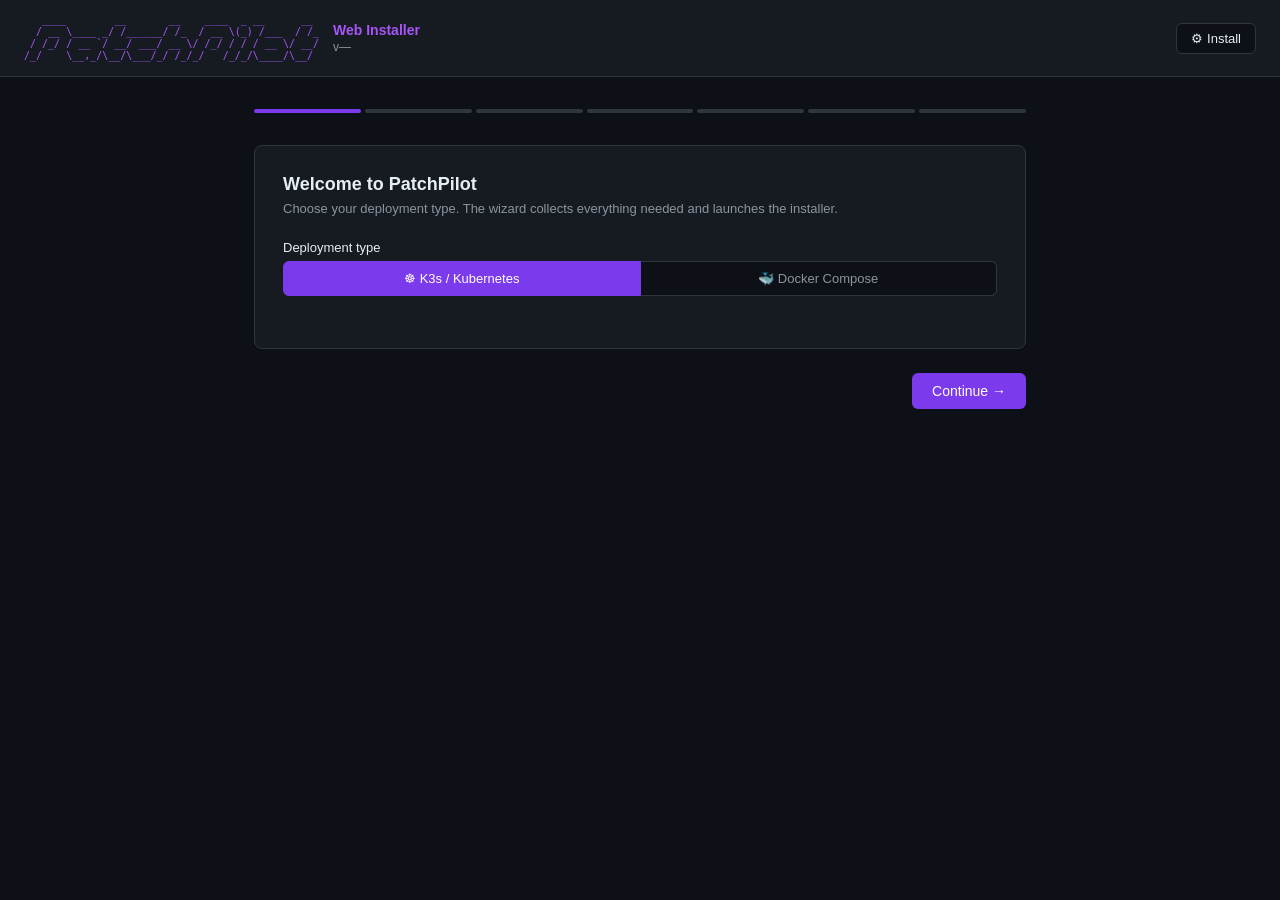
==== webinstall/static/index.html @ c414e7b5 "chore(security): ignore env backups; webinstall placeholder without token prefix Made-with: Cursor" ====
<!DOCTYPE html>
<html lang="en">
<head>
<meta charset="UTF-8">
<meta name="viewport" content="width=device-width, initial-scale=1.0">
<title>PatchPilot Installer</title>
<style>
  :root {
    --bg:#0d1117;--surface:#161b22;--border:#30363d;
    --text:#e6edf3;--muted:#8b949e;--accent:#7c3aed;--accent-light:#a855f7;
    --green:#3fb950;--red:#f85149;--yellow:#d29922;--blue:#58a6ff;--orange:#f0883e;
  }
  *{box-sizing:border-box;margin:0;padding:0}
  body{background:var(--bg);color:var(--text);font-family:-apple-system,BlinkMacSystemFont,'Segoe UI',sans-serif;min-height:100vh}
  .header{background:var(--surface);border-bottom:1px solid var(--border);padding:14px 24px;display:flex;align-items:center;justify-content:space-between;gap:12px}
  .header-left{display:flex;align-items:center;gap:14px}
  .header pre{color:var(--accent-light);font-size:10px;line-height:1.2;font-family:monospace}
  .header-title{color:var(--accent-light);font-weight:600;font-size:14px}
  .header-sub{color:var(--muted);font-size:12px;margin-top:2px}
  .nav{display:flex;gap:4px}
  .nav-btn{background:none;border:1px solid transparent;border-radius:6px;padding:7px 14px;color:var(--muted);font-size:13px;cursor:pointer;transition:all .2s}
  .nav-btn:hover{border-color:var(--border);color:var(--text)}
  .nav-btn.active{border-color:var(--border);color:var(--text);background:var(--bg)}
  .nav-btn.danger{color:var(--red)}
  .nav-btn.danger:hover{border-color:var(--red);background:rgba(248,81,73,.08)}
  .container{max-width:820px;margin:0 auto;padding:32px 24px}
  .steps{display:flex;gap:4px;margin-bottom:32px}
  .step-dot{flex:1;height:4px;border-radius:2px;background:var(--border);transition:background .3s}
  .step-dot.done{background:var(--green)}
  .step-dot.active{background:var(--accent)}
  .card{background:var(--surface);border:1px solid var(--border);border-radius:8px;padding:28px;margin-bottom:20px}
  .card h2{font-size:18px;font-weight:600;margin-bottom:6px}
  .card .subtitle{color:var(--muted);font-size:13px;margin-bottom:24px}
  .field{margin-bottom:18px}
  .field label{display:block;font-size:13px;font-weight:500;margin-bottom:6px}
  .field .hint{font-size:12px;color:var(--muted);margin-bottom:6px}
  .field input,.field select{width:100%;background:var(--bg);border:1px solid var(--border);border-radius:6px;padding:9px 12px;color:var(--text);font-size:14px;transition:border-color .2s;outline:none}
  .field input:focus,.field select:focus{border-color:var(--accent)}
  .field input.error{border-color:var(--red)}
  .field .errmsg{font-size:12px;color:var(--red);margin-top:4px;display:none}
  .field input.error + .errmsg{display:block}
  .row{display:grid;grid-template-columns:1fr 1fr;gap:16px}
  .toggle-group{display:flex}
  .toggle-group label{flex:1;text-align:center;padding:9px 12px;border:1px solid var(--border);cursor:pointer;font-size:13px;background:var(--bg);color:var(--muted);transition:all .2s}
  .toggle-group label:first-of-type{border-radius:6px 0 0 6px}
  .toggle-group label:last-of-type{border-radius:0 6px 6px 0;border-left:none}
  .toggle-group input[type=radio]{display:none}
  .toggle-group input[type=radio]:checked+label{background:var(--accent);color:#fff;border-color:var(--accent)}
  .btn{display:inline-flex;align-items:center;gap:8px;padding:10px 20px;border-radius:6px;font-size:14px;font-weight:500;cursor:pointer;border:none;transition:opacity .2s}
  .btn-primary{background:var(--accent);color:#fff}
  .btn-primary:hover{opacity:.85}
  .btn-secondary{background:var(--surface);color:var(--text);border:1px solid var(--border)}
  .btn-secondary:hover{border-color:var(--muted)}
  .btn-danger{background:var(--red);color:#fff}
  .btn-danger:hover{opacity:.85}
  .btn-green{background:var(--green);color:#000;font-weight:600}
  .btn-green:hover{opacity:.85}
  .btn:disabled{opacity:.4;cursor:not-allowed}
  .actions{display:flex;justify-content:space-between;align-items:center;margin-top:24px}
  .badge{display:inline-flex;align-items:center;gap:4px;padding:2px 8px;border-radius:12px;font-size:11px;font-weight:500}
  .badge-green{background:rgba(63,185,80,.15);color:var(--green)}
  .badge-red{background:rgba(248,81,73,.15);color:var(--red)}
  .badge-yellow{background:rgba(210,153,34,.15);color:var(--yellow)}
  .badge-blue{background:rgba(88,166,255,.15);color:var(--blue)}
  .badge-orange{background:rgba(240,136,62,.15);color:var(--orange)}
  .cluster-status{display:flex;align-items:center;gap:8px;padding:12px 16px;border-radius:6px;border:1px solid var(--border);background:var(--bg);margin-bottom:20px;font-size:13px}
  .sc-table{width:100%;border-collapse:collapse;font-size:12px;margin-top:8px}
  .sc-table th{text-align:left;padding:6px 8px;color:var(--muted);border-bottom:1px solid var(--border)}
  .sc-table td{padding:6px 8px}
  .sc-table tr:hover td{background:rgba(255,255,255,.03)}
  #log-output{background:#010409;border:1px solid var(--border);border-radius:6px;padding:16px;font-family:'JetBrains Mono','Fira Code',monospace;font-size:12px;line-height:1.6;height:480px;overflow-y:auto;white-space:pre-wrap;word-break:break-all}
  .log-line{display:block}
  .log-line.ok{color:var(--green)}
  .log-line.err{color:var(--red)}
  .log-line.warn{color:var(--yellow)}
  .log-line.step{color:var(--accent-light);font-weight:bold}
  .log-line.info{color:var(--blue)}
  /* Pause card */
  .pause-card{border-color:var(--orange)!important;display:none}
  .pause-card.visible{display:block}
  .pause-card h3{color:var(--orange);font-size:16px;margin-bottom:8px}
  .cmd-block{background:var(--bg);border:1px solid var(--border);border-radius:6px;padding:12px 16px;font-family:monospace;font-size:13px;color:var(--blue);margin:12px 0;display:flex;align-items:center;justify-content:space-between;gap:12px}
  .cmd-block span{word-break:break-all}
  .copy-btn{background:var(--surface);border:1px solid var(--border);border-radius:4px;padding:4px 10px;color:var(--muted);font-size:12px;cursor:pointer;white-space:nowrap;transition:all .2s}
  .copy-btn:hover{border-color:var(--accent);color:var(--text)}
  /* Success/fail banners */
  .success-banner{text-align:center;padding:40px 24px}
  .success-banner .icon{font-size:56px;margin-bottom:16px}
  .success-banner h2{font-size:24px;margin-bottom:8px;color:var(--green)}
  .success-banner p{color:var(--muted);margin-bottom:20px}
  .url-chip{display:inline-block;background:var(--bg);border:1px solid var(--border);border-radius:6px;padding:8px 16px;font-family:monospace;font-size:14px;color:var(--blue)}
  .nfs-fields{display:none}
  .nfs-fields.visible{display:block}
  .hidden{display:none!important}
  .spinner{width:16px;height:16px;border:2px solid rgba(255,255,255,.2);border-top-color:#fff;border-radius:50%;animation:spin .6s linear infinite}
  @keyframes spin{to{transform:rotate(360deg)}}
  /* Uninstall page */
  .danger-zone{border:1px solid rgba(248,81,73,.4);border-radius:8px;padding:24px;background:rgba(248,81,73,.04);margin-bottom:20px}
  .danger-zone h3{color:var(--red);margin-bottom:8px}
  .danger-zone p{color:var(--muted);font-size:13px;line-height:1.6;margin-bottom:16px}
  /* Developer page */
  .dev-badge{display:inline-block;background:rgba(88,166,255,.15);color:var(--accent-light);border:1px solid rgba(88,166,255,.3);border-radius:4px;padding:2px 8px;font-size:11px;font-weight:600;letter-spacing:.05em;text-transform:uppercase;margin-left:8px;vertical-align:middle}
  .build-grid{display:grid;grid-template-columns:1fr 1fr;gap:12px}
  @media(max-width:600px){.build-grid{grid-template-columns:1fr}}
  .build-status{display:flex;align-items:center;gap:8px;padding:10px 14px;border-radius:6px;background:var(--bg);border:1px solid var(--border);font-size:13px;margin-top:16px}
  .build-status.idle   {color:var(--muted)}
  .build-status.running{color:var(--accent-light);border-color:rgba(88,166,255,.4)}
  .build-status.ok     {color:var(--green);border-color:rgba(63,185,80,.4);background:rgba(63,185,80,.05)}
  .build-status.fail   {color:var(--red);border-color:rgba(248,81,73,.4);background:rgba(248,81,73,.05)}
</style>
</head>
<body>

<div class="header">
  <div class="header-left">
    <pre>   ____        __       __    ____  _ __      __
  / __ \____ _/ /______/ /_  / __ \(_) /___  / /_
 / /_/ / __ `/ __/ ___/ __ \/ /_/ / / / __ \/ __/
/_/    \__,_/\__/\___/_/ /_/_/   /_/_/\____/\__/</pre>
    <div>
      <div class="header-title">Web Installer</div>
      <div class="header-sub" id="header-version">v—</div>
    </div>
  </div>
  <div class="nav">
    <button class="nav-btn active" id="nav-install" onclick="showView('install')">⚙ Install</button>
    <button class="nav-btn" id="nav-dev" onclick="showView('dev')" style="display:none">🔧 Developer</button>
  </div>
</div>

<!-- ═══════════════════════════════════════════════════════════════════════════
     INSTALL VIEW
════════════════════════════════════════════════════════════════════════════ -->
<div id="view-install">
<div class="container">
  <div class="steps" id="steps-bar"></div>

  <!-- Page 0: Mode -->
  <div id="page-0" class="page">
    <div class="card">
      <h2>Welcome to PatchPilot</h2>
      <p class="subtitle">Choose your deployment type. The wizard collects everything needed and launches the installer.</p>
      <div class="field">
        <label>Deployment type</label>
        <div class="toggle-group">
          <input type="radio" name="mode" id="mode-k3s" value="k3s" checked>
          <label for="mode-k3s">☸ K3s / Kubernetes</label>
          <input type="radio" name="mode" id="mode-docker" value="docker">
          <label for="mode-docker">🐳 Docker Compose</label>
        </div>
      </div>
      <div id="docker-note" class="hidden" style="color:var(--muted);font-size:13px;margin-top:12px;padding:12px;background:var(--bg);border-radius:6px;border:1px solid var(--border)">
        Docker Compose installs PatchPilot on this machine. No further configuration needed — images are built and services started automatically.
      </div>
    </div>
    <div class="actions"><span></span><button class="btn btn-primary" onclick="nextPage()">Continue →</button></div>
  </div>

  <!-- Page 1: Cluster -->
  <div id="page-1" class="page hidden">
    <div class="card">
      <h2>Kubernetes Cluster</h2>
      <p class="subtitle">Confirm your cluster is reachable and set the namespace.</p>
      <div id="cluster-status" class="cluster-status"><div class="spinner"></div><span>Checking cluster…</span></div>
      <div class="field">
        <label>Kubernetes namespace</label>
        <input type="text" id="namespace" value="patchpilot">
      </div>
    </div>
    <div class="actions">
      <button class="btn btn-secondary" onclick="prevPage()">← Back</button>
      <button class="btn btn-primary" onclick="nextPage()">Continue →</button>
    </div>
  </div>

  <!-- Page 2: Registry -->
  <div id="page-2" class="page hidden">
    <div class="card">
      <h2>Docker Hub</h2>
      <p class="subtitle" id="dh-subtitle">Your cluster pulls pre-built images from this public repository.</p>
      <div class="field"><label>Repository</label><input type="text" id="dh_repo" value="linit01/patchpilot"></div>
      <div id="dh-creds" class="hidden">
        <div class="row">
          <div class="field">
            <label>Username</label>
            <input type="text" id="dh_username" placeholder="your-dockerhub-user">
            <div class="errmsg">Required</div>
          </div>
          <div class="field">
            <label>Access Token</label>
            <input type="password" id="dh_token" placeholder="Docker Hub access token">
            <div class="errmsg">Required</div>
          </div>
        </div>
        <div style="font-size:12px;color:var(--muted)">Create tokens: hub.docker.com → Account Settings → Security → New Access Token</div>
      </div>
    </div>
    <div class="actions">
      <button class="btn btn-secondary" onclick="prevPage()">← Back</button>
      <button class="btn btn-primary" onclick="nextPage()">Continue →</button>
    </div>
  </div>

  <!-- Page 3: Network & TLS -->
  <div id="page-3" class="page hidden">
    <div class="card">
      <h2>Network & TLS</h2>
      <p class="subtitle">Hostnames and HTTPS. All hostnames go into the Ingress and TLS cert.</p>
      <div class="field">
        <label>Primary hostname</label>
        <input type="text" id="hostname" placeholder="patchpilot.yourdomain.com">
        <div class="errmsg">Required</div>
      </div>
      <div class="field">
        <label>Additional hostnames <span style="color:var(--muted);font-weight:400">(optional, space-separated)</span></label>
        <input type="text" id="additional_hostnames" placeholder="patchpilot.lan">
      </div>
      <div class="field">
        <label>HTTPS</label>
        <div class="toggle-group">
          <input type="radio" name="tls" id="tls-on" value="true" checked>
          <label for="tls-on">🔒 HTTPS (Let's Encrypt)</label>
          <input type="radio" name="tls" id="tls-off" value="false">
          <label for="tls-off">HTTP only</label>
        </div>
      </div>
      <div id="tls-fields">
        <div class="row">
          <div class="field">
            <label>Let's Encrypt email</label>
            <input type="email" id="le_email" placeholder="you@example.com">
            <div class="errmsg">Required for TLS</div>
          </div>
          <div class="field">
            <label>ACME challenge</label>
            <select id="challenge_type" onchange="updateChallengeFields()">
              <option value="dns01-cloudflare">DNS-01 via Cloudflare</option>
              <option value="http01">HTTP-01 (public domain)</option>
            </select>
          </div>
        </div>
        <div id="cloudflare-fields">
          <div class="field">
            <label>Cloudflare account email</label>
            <input type="email" id="cf_email" placeholder="you@example.com">
          </div>
          <div class="field">
            <label>Cloudflare API token secret name</label>
            <div class="hint">Pre-create: kubectl create secret generic cloudflare-api-token-secret --from-literal=api-token=TOKEN -n cert-manager</div>
            <input type="text" id="cf_api_token_secret" value="cloudflare-api-token-secret">
          </div>
        </div>
      </div>
    </div>
    <div class="actions">
      <button class="btn btn-secondary" onclick="prevPage()">← Back</button>
      <button class="btn btn-primary" onclick="nextPage()">Continue →</button>
    </div>
  </div>

  <!-- Page 4: Storage -->
  <div id="page-4" class="page hidden">
    <div class="card">
      <h2>Storage</h2>
      <p class="subtitle">PostgreSQL uses local storage. Choose where to store backups.</p>
      <div id="sc-list" style="margin-bottom:20px"></div>
      <div class="field">
        <label>PostgreSQL StorageClass</label>
        <div class="hint">Use a Retain class to protect data across reinstalls.</div>
        <input type="text" id="postgres_storage_class" value="local-data">
      </div>
      <div class="field">
        <label>PostgreSQL volume size</label>
        <input type="text" id="postgres_storage_size" value="5Gi">
      </div>
      <div class="field" style="margin-top:24px">
        <label>Backup storage</label>
        <div class="toggle-group">
          <input type="radio" name="backup_type" id="bt-local" value="local" checked onchange="toggleNfs()">
          <label for="bt-local">💾 Local disk</label>
          <input type="radio" name="backup_type" id="bt-nfs" value="nfs" onchange="toggleNfs()">
          <label for="bt-nfs">🗄 NFS share</label>
        </div>
      </div>
      <div class="nfs-fields" id="nfs-fields">
        <div class="field"><label>NFS StorageClass</label><input type="text" id="app_storage_class" value="nfs-backups"></div>
        <div class="row">
          <div class="field">
            <label>NFS server IP</label>
            <input type="text" id="nfs_server" placeholder="192.168.1.100">
            <div class="errmsg">Required</div>
          </div>
          <div class="field">
            <label>NFS export path</label>
            <input type="text" id="nfs_share" placeholder="/mnt/nas1/BACKUPS">
            <div class="errmsg">Required</div>
          </div>
        </div>
      </div>
      <div class="row" style="margin-top:12px">
        <div class="field"><label>Backups volume size</label><input type="text" id="backups_storage_size" value="10Gi"></div>
        <div class="field"><label>Ansible volume size</label><input type="text" id="ansible_storage_size" value="1Gi"></div>
      </div>
    </div>
    <div class="actions">
      <button class="btn btn-secondary" onclick="prevPage()">← Back</button>
      <button class="btn btn-primary" onclick="nextPage()">Continue →</button>
    </div>
  </div>

  <!-- Page 5: App settings -->
  <div id="page-5" class="page hidden">
    <div class="card">
      <h2>Application Settings</h2>
      <p class="subtitle">SSH defaults and backup policy. All can be changed in the UI later.</p>
      <div class="row">
        <div class="field"><label>Default SSH user</label><input type="text" id="default_ssh_user" value="root"></div>
        <div class="field"><label>Default SSH port</label><input type="number" id="default_ssh_port" value="22"></div>
      </div>
      <div class="row">
        <div class="field"><label>Auto-refresh interval (s)</label><input type="number" id="auto_refresh_interval" value="60"></div>
        <div class="field"><label>Backup retention count</label><input type="number" id="backup_retain_count" value="3"></div>
      </div>
      <div class="field"><label>Max backup size (MB)</label><input type="number" id="max_backup_size_mb" value="500"></div>
    </div>
    <div class="actions">
      <button class="btn btn-secondary" onclick="prevPage()">← Back</button>
      <button class="btn btn-primary" onclick="nextPage()">Continue →</button>
    </div>
  </div>

  <!-- Page 6: Review & Deploy -->
  <div id="page-6" class="page hidden">
    <div class="card">
      <h2>Review & Deploy</h2>
      <p class="subtitle">Everything look right? Hit Deploy to start.</p>
      <div id="summary" style="font-size:13px;line-height:1.8"></div>
    </div>
    <div class="actions" id="deploy-actions">
      <button class="btn btn-secondary" id="back-btn" onclick="prevPage()">← Back</button>
      <button class="btn btn-primary" id="deploy-btn" onclick="deploy()">🚀 Deploy</button>
    </div>
  </div>

  <!-- Install log (always below wizard) -->
  <div id="log-panel" class="hidden">

    <!-- ── Pause card — shown when cleanup is required ── -->
    <div class="card pause-card" id="pause-card">
      <h3>⚠ Node Cleanup Required</h3>
      <p style="color:var(--muted);font-size:13px;line-height:1.6;margin-bottom:12px">
        The installer paused because stale <code>/app-data/patchpilot-*</code> directories on the k3s node
        will break PostgreSQL initialization on a reinstall.<br><br>
        SSH into the node and run this command, then click <strong>Continue</strong>.
      </p>
      <div class="cmd-block">
        <span id="cleanup-cmd">ssh 10.0.1.x sudo rm -rf /app-data/patchpilot-*</span>
        <button class="copy-btn" onclick="copyCmd()">Copy</button>
      </div>
      <div style="margin-top:16px;display:flex;align-items:center;gap:12px">
        <button class="btn btn-green" id="continue-btn" onclick="resumeInstall()">✓ Done — Continue Install</button>
        <span id="resume-status" style="font-size:13px;color:var(--muted)"></span>
      </div>
    </div>

    <div class="card" style="padding:20px">
      <div style="display:flex;align-items:center;justify-content:space-between;margin-bottom:14px">
        <div style="font-weight:600;font-size:15px" id="log-title">Install Output</div>
        <div id="log-status" class="badge badge-yellow">Running…</div>
      </div>
      <div id="log-output"></div>
    </div>

    <div id="success-section" class="hidden">
      <div class="card success-banner">
        <div class="icon">🎉</div>
        <h2>PatchPilot Deployed!</h2>
        <p>Your instance is ready.</p>
        <a id="success-url" href="#" target="_blank" class="url-chip"></a>
      </div>
    </div>
    <div id="fail-section" class="hidden">
      <div class="card" style="border-color:var(--red)">
        <h2 style="color:var(--red)">Installation Failed</h2>
        <p style="color:var(--muted);margin-top:8px;font-size:13px">Scroll up in the log to find the error. Fix it and run the installer again.</p>
        <div style="margin-top:16px"><button class="btn btn-secondary" onclick="location.reload()">↺ Start Over</button></div>
      </div>
    </div>
  </div>

</div><!-- /container -->
</div><!-- /view-install -->

<!-- ═══════════════════════════════════════════════════════════════════════════
     UNINSTALL VIEW
════════════════════════════════════════════════════════════════════════════ -->
<div id="view-uninstall" class="hidden">
<div class="container">
  <div class="card">
    <h2 style="color:var(--red)">🗑 Uninstall PatchPilot</h2>
    <p class="subtitle">Remove PatchPilot from your Kubernetes cluster. This deletes the namespace and all resources within it.</p>
    <div id="uninstall-config-check" style="font-size:13px;color:var(--muted);margin-bottom:20px"></div>
  </div>

  <!-- Pre-uninstall state -->
  <div id="uninstall-form">
    <div class="danger-zone">
      <h3>This will permanently delete:</h3>
      <p>
        • The <code>patchpilot</code> namespace and all Kubernetes resources<br>
        • The PostgreSQL database and all patch history<br>
        • The ClusterIssuer for Let's Encrypt<br>
        • All PersistentVolumeClaims (PVC data may remain on disk — see post-uninstall note)
      </p>
      <p style="margin-top:8px;color:var(--yellow)">⚠ This cannot be undone. Make sure you have a backup if you need the data.</p>
    </div>

    <div class="card" style="border-color:rgba(248,81,73,.3)">
      <p style="font-size:13px;color:var(--muted);margin-bottom:16px">
        Uninstall reads the namespace from <code>k8s/install-config.yaml</code>. 
        If you've changed it manually, update the config first.
      </p>
      <button class="btn btn-danger" id="uninstall-btn" onclick="startUninstall()">🗑 Uninstall PatchPilot</button>
    </div>
  </div>

  <!-- Uninstall log panel -->
  <div id="uninstall-log-panel" class="hidden">
    <div class="card" style="padding:20px">
      <div style="display:flex;align-items:center;justify-content:space-between;margin-bottom:14px">
        <div style="font-weight:600;font-size:15px">Uninstall Output</div>
        <div id="uninstall-log-status" class="badge badge-yellow">Running…</div>
      </div>
      <div id="uninstall-log-output" style="background:#010409;border:1px solid var(--border);border-radius:6px;padding:16px;font-family:monospace;font-size:12px;line-height:1.6;height:360px;overflow-y:auto;white-space:pre-wrap;word-break:break-all"></div>
    </div>

    <div id="uninstall-success" class="hidden">
      <div class="card" style="border-color:var(--green)">
        <div class="success-banner" style="padding:24px">
          <div class="icon">✅</div>
          <h2>Uninstalled Successfully</h2>
          <p>PatchPilot has been removed from the cluster.</p>
          <div id="uninstall-cleanup-note" class="hidden" style="margin-top:16px;text-align:left">
            <p style="color:var(--yellow);font-size:13px;margin-bottom:8px">⚠ Leftover hostPath data may remain on the node. To clean it up:</p>
            <div class="cmd-block">
              <span id="uninstall-cleanup-cmd"></span>
              <button class="copy-btn" onclick="copyUninstallCmd()">Copy</button>
            </div>
          </div>
          <div style="margin-top:20px">
            <button class="btn btn-secondary" onclick="showView('install')">← Back to Installer</button>
          </div>
        </div>
      </div>
    </div>

    <div id="uninstall-fail" class="hidden">
      <div class="card" style="border-color:var(--red)">
        <h2 style="color:var(--red)">Uninstall Failed</h2>
        <p style="color:var(--muted);font-size:13px;margin-top:8px">Check the log above. You may need to run kubectl commands manually.</p>
      </div>
    </div>
  </div>

</div>
</div><!-- /view-uninstall -->

<!-- ═══════════════════════════════════════════════════════════════════════════
     DEVELOPER VIEW — shown only when server started with --developer
════════════════════════════════════════════════════════════════════════════ -->
<div id="view-dev" class="hidden">
<div class="container">
  <div class="card">
    <h2>Build &amp; Push Images <span class="dev-badge">Developer</span></h2>
    <p class="subtitle">Build Docker images from source and push to Docker Hub before running the install wizard. Changes here don't touch <code>install-config.yaml</code>.</p>

    <div class="build-grid">
      <div class="field">
        <label>Docker Hub repo</label>
        <input type="text" id="build-repo" value="linit01/patchpilot">
      </div>
      <div class="field">
        <label>Image tag</label>
        <input type="text" id="build-tag" value="">
      </div>
    </div>

    <div class="build-grid" style="margin-top:12px">
      <div class="field">
        <label>Target platform</label>
        <select id="build-platform">
          <option value="">Auto-detect from cluster</option>
          <option value="linux/amd64">linux/amd64</option>
          <option value="linux/arm64">linux/arm64</option>
          <option value="linux/amd64,linux/arm64">Multi-arch (amd64 + arm64)</option>
        </select>
      </div>
      <div class="field">
        <label>Options</label>
        <div style="display:flex;gap:16px;align-items:center;height:40px">
          <label style="display:flex;align-items:center;gap:6px;font-size:13px;cursor:pointer">
            <input type="checkbox" id="build-no-cache"> No cache
          </label>
          <label style="display:flex;align-items:center;gap:6px;font-size:13px;cursor:pointer">
            <input type="checkbox" id="build-push" checked> Push to Hub
          </label>
        </div>
      </div>
    </div>

    <div class="build-status idle" id="build-status">
      <span id="build-status-icon">⬤</span>&nbsp;<span id="build-status-text">Ready to build</span>
    </div>

    <div class="actions" style="margin-top:20px">
      <button class="btn" onclick="showView('install')">← Back to Install Wizard</button>
      <button class="btn btn-primary" id="build-btn" onclick="startBuild()">▶ Build &amp; Push</button>
    </div>
  </div>

  <!-- Build log -->
  <div id="build-log-panel" class="log-panel hidden" style="margin-top:16px">
    <div class="log-toolbar">
      <span class="log-title">Build Output</span>
      <span class="badge" id="build-log-status">Running…</span>
    </div>
    <pre class="log-output" id="build-log-output"></pre>
    <div class="actions" id="build-post-actions" style="display:none;margin-top:12px">
      <span></span>
      <button class="btn btn-primary" onclick="showView('install')">Continue to Install Wizard →</button>
    </div>
  </div>
</div>
</div><!-- /view-dev -->

<script>
// ── Server info (developer mode, version) ──────────────────────────────────────
let DEVELOPER_MODE = false;
let PP_VERSION = '';

async function loadServerInfo() {
  try {
    const r = await fetch('/api/info');
    const d = await r.json();
    PP_VERSION = d.version || '';
    DEVELOPER_MODE = d.developer || false;

    // Populate version into all UI elements
    if (PP_VERSION) {
      document.title = 'PatchPilot Installer — v' + PP_VERSION;
      const hv = $('header-version');
      if (hv) hv.textContent = 'v' + PP_VERSION;
      const bt = $('build-tag');
      if (bt && !bt.value) bt.value = PP_VERSION;
    }

    if (DEVELOPER_MODE) {
      $('nav-dev').style.display = '';
      $('dh-creds').classList.remove('hidden');
      $('dh-subtitle').textContent = 'Images are built here and pushed to Docker Hub. Your cluster pulls from there.';
    }
  } catch(e) { /* server info unavailable — non-fatal */ }
}

// ── View switching ─────────────────────────────────────────────────────────────
function showView(v) {
  document.getElementById('view-install').classList.toggle('hidden', v !== 'install');
  document.getElementById('view-uninstall').classList.toggle('hidden', v !== 'uninstall');
  document.getElementById('view-dev').classList.toggle('hidden', v !== 'dev');
  document.getElementById('nav-install').classList.toggle('active', v === 'install');
  document.getElementById('nav-dev').classList.toggle('active', v === 'dev');
  if (v === 'uninstall') checkUninstallConfig();
}

// ── State ──────────────────────────────────────────────────────────────────────
const PAGES_K3S    = [0,1,2,3,4,5,6];
const PAGES_DOCKER = [0,6];
let currentPage = 0;

const $ = id => document.getElementById(id);
const getMode = () => document.querySelector('input[name=mode]:checked').value;
const getTls  = () => document.querySelector('input[name=tls]:checked')?.value === 'true';
const getBt   = () => document.querySelector('input[name=backup_type]:checked').value;
const pageList = () => getMode() === 'k3s' ? PAGES_K3S : PAGES_DOCKER;

function renderSteps() {
  const pages = pageList();
  const bar = $('steps-bar');
  bar.innerHTML = '';
  pages.forEach((_, i) => {
    const d = document.createElement('div');
    d.className = 'step-dot' + (i < currentPage ? ' done' : i === currentPage ? ' active' : '');
    bar.appendChild(d);
  });
}

function showPage(idx) {
  document.querySelectorAll('.page').forEach(p => p.classList.add('hidden'));
  const pages = pageList();
  $('page-' + pages[idx]).classList.remove('hidden');
  currentPage = idx;
  renderSteps();
  $('docker-note').classList.toggle('hidden', getMode() !== 'docker');
  if (pages[idx] === 1) checkCluster();
  if (pages[idx] === 4) loadStorageClasses();
  if (pages[idx] === 6) buildSummary();
}

function nextPage() {
  if (!validateCurrent()) return;
  const pages = pageList();
  if (currentPage < pages.length - 1) showPage(currentPage + 1);
}
function prevPage() {
  if (currentPage > 0) showPage(currentPage - 1);
}

// ── Validation ─────────────────────────────────────────────────────────────────
function required(id) {
  const el = $(id);
  if (!el || el.closest('.nfs-fields:not(.visible)')) return true;
  const ok = el.value.trim() !== '';
  el.classList.toggle('error', !ok);
  return ok;
}
function validateCurrent() {
  const page = pageList()[currentPage];
  if (page === 2) return DEVELOPER_MODE ? !!(required('dh_username') & required('dh_token')) : true;
  if (page === 3) { let ok = required('hostname'); if (getTls()) ok = required('le_email') && ok; return !!ok; }
  if (page === 4 && getBt() === 'nfs') return !!(required('nfs_server') & required('nfs_share'));
  return true;
}

// ── Toggles ────────────────────────────────────────────────────────────────────
document.querySelectorAll('input[name=mode]').forEach(r => r.addEventListener('change', () => {
  $('docker-note').classList.toggle('hidden', getMode() !== 'docker');
  renderSteps();
}));
document.querySelectorAll('input[name=tls]').forEach(r => r.addEventListener('change', () => {
  $('tls-fields').style.display = getTls() ? '' : 'none';
}));
function updateChallengeFields() {
  $('cloudflare-fields').style.display = $('challenge_type').value === 'dns01-cloudflare' ? '' : 'none';
}
function toggleNfs() {
  $('nfs-fields').classList.toggle('visible', getBt() === 'nfs');
}

// ── Cluster check ──────────────────────────────────────────────────────────────
async function checkCluster() {
  $('cluster-status').innerHTML = '<div class="spinner"></div> <span>Checking cluster connection…</span>';
  try {
    const r = await fetch('/api/validate-cluster').then(r => r.json());
    if (r.ok) {
      $('cluster-status').innerHTML = `<span style="color:var(--green)">✓</span> Connected — <strong>${r.context}</strong>`;
      $('cluster-status').style.borderColor = 'var(--green)';
    } else {
      $('cluster-status').innerHTML = `<span style="color:var(--red)">✗</span> ${r.error || 'Cannot reach cluster'}`;
      $('cluster-status').style.borderColor = 'var(--red)';
    }
  } catch(e) {
    $('cluster-status').innerHTML = '<span style="color:var(--red)">✗</span> Server error';
  }
}

async function loadStorageClasses() {
  try {
    const info = await fetch('/api/cluster-info').then(r => r.json());
    if (info.storageClasses?.length) {
      let html = '<div style="font-size:12px;color:var(--muted);margin-bottom:6px">Available StorageClasses:</div>';
      html += '<table class="sc-table"><thead><tr><th>Name</th><th>Provisioner</th></tr></thead><tbody>';
      info.storageClasses.forEach(sc => {
        html += `<tr><td><code style="color:var(--blue)">${sc.name}</code></td><td style="color:var(--muted)">${sc.provisioner}</td></tr>`;
      });
      html += '</tbody></table>';
      $('sc-list').innerHTML = html;
    }
  } catch(e) {}
}

// ── Summary ────────────────────────────────────────────────────────────────────
function buildSummary() {
  if (getMode() === 'docker') {
    $('summary').innerHTML = '<p>Docker Compose install on localhost.</p>';
    return;
  }
  const rows = [
    ['Namespace',      $('namespace').value],
    ['Docker Hub',     DEVELOPER_MODE ? `${$('dh_repo').value} (${$('dh_username').value})` : $('dh_repo').value],
    ['Hostname',       $('hostname').value + ($('additional_hostnames').value ? ` + ${$('additional_hostnames').value}` : '')],
    ['TLS',            getTls() ? `Yes (${$('challenge_type').value})` : 'HTTP only'],
    ['Postgres SC',    $('postgres_storage_class').value],
    ['Backup storage', getBt() === 'nfs' ? `NFS ${$('nfs_server').value}:${$('nfs_share').value}` : 'Local disk'],
    ['Default SSH',    `${$('default_ssh_user').value}:${$('default_ssh_port').value}`],
  ];
  $('summary').innerHTML = rows.map(([k,v]) =>
    `<div style="display:flex;gap:12px;border-bottom:1px solid var(--border);padding:6px 0">
      <div style="width:160px;color:var(--muted)">${k}</div><div>${v}</div></div>`
  ).join('');
}

// ── Deploy ─────────────────────────────────────────────────────────────────────
async function deploy() {
  const mode = getMode();
  $('deploy-btn').disabled = true;
  $('back-btn').disabled = true;

  if (mode === 'k3s') {
    const cfg = {
      mode:'k3s',
      namespace:              $('namespace').value,
      dh_repo:                $('dh_repo').value,
      dh_username:            $('dh_username').value,
      dh_token:               $('dh_token').value,
      hostname:               $('hostname').value,
      additional_hostnames:   $('additional_hostnames').value,
      tls_enabled:            getTls(),
      le_email:               $('le_email').value,
      challenge_type:         $('challenge_type').value,
      cf_email:               $('cf_email').value,
      cf_api_token_secret:    $('cf_api_token_secret').value,
      postgres_storage_class: $('postgres_storage_class').value,
      postgres_storage_size:  $('postgres_storage_size').value,
      backup_storage_type:    getBt(),
      app_storage_class:      $('app_storage_class')?.value || '',
      backups_storage_size:   $('backups_storage_size').value,
      ansible_storage_size:   $('ansible_storage_size').value,
      nfs_server:             $('nfs_server').value,
      nfs_share:              $('nfs_share').value,
      default_ssh_user:       $('default_ssh_user').value,
      default_ssh_port:       parseInt($('default_ssh_port').value),
      auto_refresh_interval:  parseInt($('auto_refresh_interval').value),
      backup_retain_count:    parseInt($('backup_retain_count').value),
      max_backup_size_mb:     parseInt($('max_backup_size_mb').value),
    };
    const resp = await fetch('/api/configure/k3s', {
      method:'POST', headers:{'Content-Type':'application/json'}, body:JSON.stringify(cfg)
    });
    if (!resp.ok) { alert('Config error: ' + await resp.text()); $('deploy-btn').disabled = false; return; }
  }

  $('log-panel').classList.remove('hidden');
  $('log-panel').scrollIntoView({behavior:'smooth'});
  streamOutput('/api/install-stream?mode=' + mode, 'install');
}

// ── Streaming output (shared for install + uninstall) ──────────────────────────
function addLogLine(outputEl, raw) {
  const clean = raw.replace(/\x1b\[[0-9;]*m/g, '');
  const span = document.createElement('span');
  span.className = 'log-line';
  if (/^✓/.test(clean))      span.classList.add('ok');
  else if (/^✗/.test(clean)) span.classList.add('err');
  else if (/^!/.test(clean)) span.classList.add('warn');
  else if (/^▸/.test(clean)) span.classList.add('step');
  else if (/^ℹ/.test(clean)) span.classList.add('info');
  span.textContent = clean + '\n';
  outputEl.appendChild(span);
  outputEl.scrollTop = outputEl.scrollHeight;
}

function streamOutput(url, context) {
  const isInstall = context === 'install';
  const logEl    = $(isInstall ? 'log-output' : 'uninstall-log-output');
  const statusEl = $(isInstall ? 'log-status' : 'uninstall-log-status');

  const es = new EventSource(url);
  es.onmessage = e => {
    const raw = JSON.parse(e.data);

    // ── Pause for cleanup (install only) ──
    if (raw.startsWith('__PAUSE_CLEANUP__')) {
      const cmd = raw.slice('__PAUSE_CLEANUP__'.length).trim();
      $('cleanup-cmd').textContent = cmd;
      $('pause-card').classList.add('visible');
      $('pause-card').scrollIntoView({behavior:'smooth'});
      addLogLine(logEl, '! ⏸  Installer paused — complete cleanup in the card above, then click Continue');
      return;
    }

    // ── Post-uninstall cleanup note ──
    if (raw.startsWith('__NOTE_CLEANUP__')) {
      const cmd = raw.slice('__NOTE_CLEANUP__'.length).trim();
      if (isInstall) return;
      $('uninstall-cleanup-cmd').textContent = cmd;
      $('uninstall-cleanup-note').classList.remove('hidden');
      return;
    }

    // ── Exit ──
    if (raw.startsWith('__EXIT__')) {
      es.close();
      const code = parseInt(raw.replace('__EXIT__', ''));
      if (isInstall) {
        if (code === 0) {
          statusEl.className = 'badge badge-green'; statusEl.textContent = '✓ Complete';
          $('success-section').classList.remove('hidden');
          const url = getMode() === 'docker' ? 'http://localhost:8080'
            : (getTls() ? `https://${$('hostname').value}` : `http://${$('hostname').value}`);
          $('success-url').textContent = url; $('success-url').href = url;
          // Auto-open the deployed URL after a brief pause so the user can
          // see the success banner before the new tab/window opens.
          setTimeout(() => { window.open(url, '_blank'); }, 2000);
        } else {
          statusEl.className = 'badge badge-red'; statusEl.textContent = '✗ Failed';
          $('fail-section').classList.remove('hidden');
        }
      } else {
        if (code === 0) {
          statusEl.className = 'badge badge-green'; statusEl.textContent = '✓ Complete';
          $('uninstall-success').classList.remove('hidden');
        } else {
          statusEl.className = 'badge badge-red'; statusEl.textContent = '✗ Failed';
          $('uninstall-fail').classList.remove('hidden');
        }
      }
      return;
    }

    if (raw.startsWith('__ERROR__')) {
      es.close();
      statusEl.className = 'badge badge-red'; statusEl.textContent = '✗ Error';
      (isInstall ? $('fail-section') : $('uninstall-fail')).classList.remove('hidden');
      return;
    }

    addLogLine(logEl, raw);
  };
  es.onerror = () => {
    es.close();
    statusEl.className = 'badge badge-orange'; statusEl.textContent = '⚠ Connection lost';
  };
}

// ── Resume after cleanup ───────────────────────────────────────────────────────
async function resumeInstall() {
  const btn = $('continue-btn');
  const status = $('resume-status');
  btn.disabled = true;
  status.textContent = 'Signalling installer…';
  try {
    const r = await fetch('/api/resume', {method:'POST'});
    if (r.ok) {
      $('pause-card').classList.remove('visible');
      status.textContent = '';
    } else {
      status.textContent = 'Error — try again';
      btn.disabled = false;
    }
  } catch(e) {
    status.textContent = 'Error: ' + e.message;
    btn.disabled = false;
  }
}

function copyCmd() {
  navigator.clipboard.writeText($('cleanup-cmd').textContent).then(() => {
    const btn = document.querySelector('.pause-card .copy-btn');
    btn.textContent = 'Copied!';
    setTimeout(() => btn.textContent = 'Copy', 2000);
  });
}

function copyUninstallCmd() {
  navigator.clipboard.writeText($('uninstall-cleanup-cmd').textContent).then(() => {
    const btn = document.querySelector('#uninstall-cleanup-note .copy-btn');
    btn.textContent = 'Copied!';
    setTimeout(() => btn.textContent = 'Copy', 2000);
  });
}

// ── Uninstall ──────────────────────────────────────────────────────────────────
async function checkUninstallConfig() {
  const el = $('uninstall-config-check');
  try {
    const r = await fetch('/api/cluster-info').then(r => r.json());
    el.innerHTML = r.contexts.length
      ? `<span style="color:var(--green)">✓</span> Cluster connected`
      : `<span style="color:var(--yellow)">⚠</span> No cluster contexts found`;
  } catch(e) {
    el.innerHTML = `<span style="color:var(--muted)">Could not check cluster status</span>`;
  }
}

async function startUninstall() {
  $('uninstall-btn').disabled = true;
  $('uninstall-form').style.opacity = '0.5';
  $('uninstall-log-panel').classList.remove('hidden');
  $('uninstall-log-panel').scrollIntoView({behavior:'smooth'});
  streamOutput('/api/uninstall-stream', 'uninstall');
}

// ── Developer: Build & Push ────────────────────────────────────────────────────
function setBuildStatus(state, text) {
  const el = $('build-status');
  el.className = 'build-status ' + state;
  $('build-status-text').textContent = text;
}

async function startBuild() {
  const repo     = $('build-repo').value.trim()     || 'linit01/patchpilot';
  const tag      = $('build-tag').value.trim()      || PP_VERSION;
  const platform = $('build-platform').value;
  const noCache  = $('build-no-cache').checked;
  const push     = $('build-push').checked;

  $('build-btn').disabled = true;
  $('build-log-panel').classList.remove('hidden');
  $('build-log-panel').scrollIntoView({behavior:'smooth'});
  $('build-log-output').textContent = '';
  $('build-post-actions').style.display = 'none';
  setBuildStatus('running', 'Building…');
  $('build-log-status').textContent = 'Running…';
  $('build-log-status').className = 'badge';

  const params = new URLSearchParams({repo, tag, no_cache: noCache, push});
  if (platform) params.set('platform', platform);

  const es = new EventSource('/api/build-stream?' + params.toString());
  const log = $('build-log-output');

  es.onmessage = e => {
    const raw = JSON.parse(e.data);

    if (raw.startsWith('__EXIT__')) {
      es.close();
      $('build-btn').disabled = false;
      const code = parseInt(raw.replace('__EXIT__', ''));
      if (code === 0) {
        setBuildStatus('ok', push ? 'Images pushed successfully ✓' : 'Build complete (not pushed) ✓');
        $('build-log-status').textContent = '✓ Done';
        $('build-log-status').className = 'badge badge-green';
        $('build-post-actions').style.display = 'flex';
      } else {
        setBuildStatus('fail', 'Build failed — see log above');
        $('build-log-status').textContent = '✗ Failed';
        $('build-log-status').className = 'badge badge-red';
      }
      return;
    }

    if (raw.startsWith('__ERROR__')) {
      es.close();
      $('build-btn').disabled = false;
      setBuildStatus('fail', raw.replace('__ERROR__', '').trim() || 'Unexpected error');
      $('build-log-status').textContent = '✗ Error';
      $('build-log-status').className = 'badge badge-red';
      return;
    }

    const span = document.createElement('span');
    span.className = 'log-line';
    const clean = raw.replace(/\x1b\[[0-9;]*m/g, '');
    if (/^✓/.test(clean))       span.classList.add('ok');
    else if (/^✗/.test(clean))  span.classList.add('err');
    else if (/^!/.test(clean))  span.classList.add('warn');
    else if (/^▸/.test(clean))  span.classList.add('step');
    else if (/^ℹ/.test(clean))  span.classList.add('info');
    span.textContent = clean + '\n';
    log.appendChild(span);
    log.scrollTop = log.scrollHeight;
  };

  es.onerror = () => {
    es.close();
    $('build-btn').disabled = false;
    setBuildStatus('fail', 'Connection lost');
    $('build-log-status').textContent = '✗ Lost';
    $('build-log-status').className = 'badge badge-red';
  };
}

// ── Boot ───────────────────────────────────────────────────────────────────────
loadServerInfo().then(() => showPage(0));
</script>
</body>
</html>
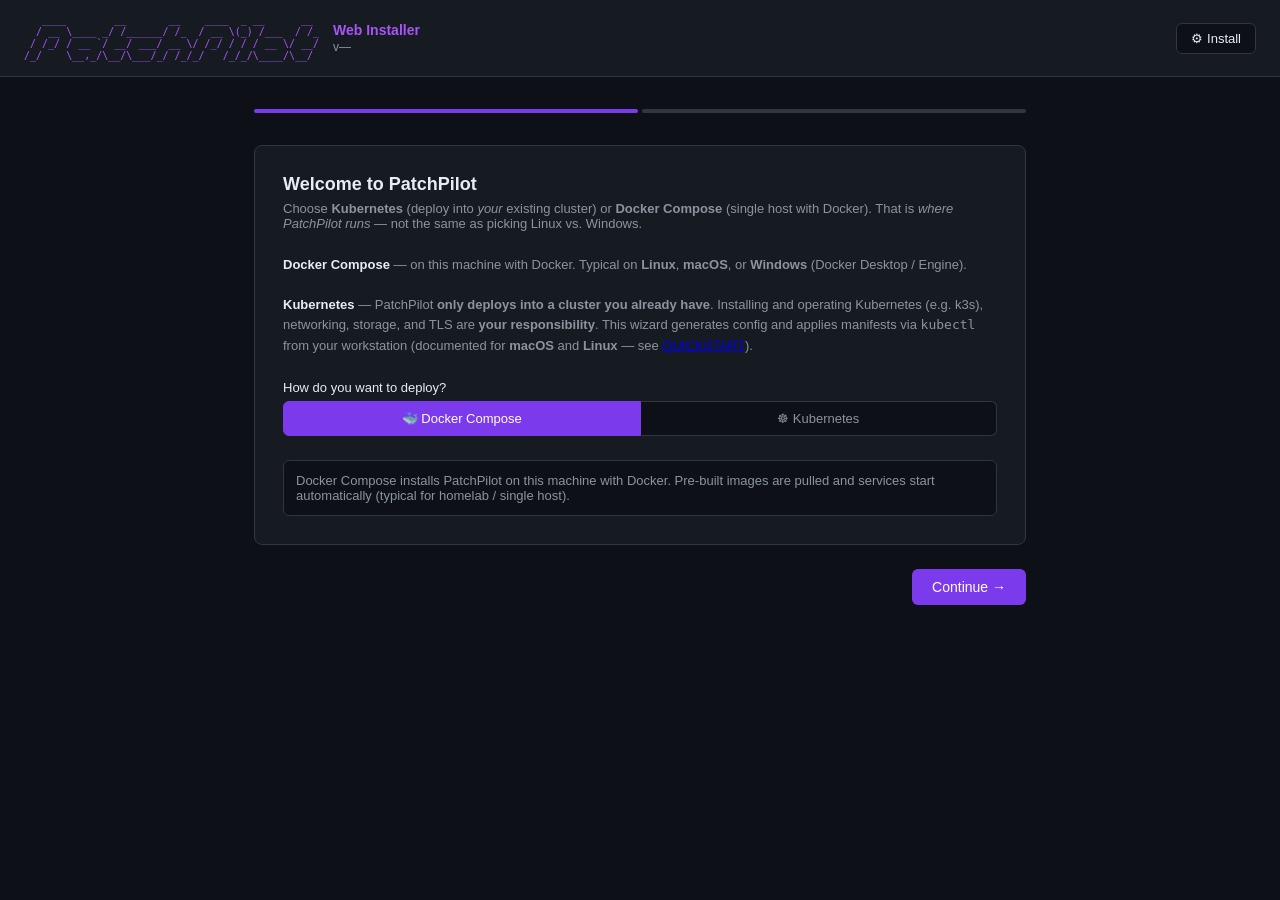
==== commit d65d96e6: "v0.14.22-alpha: Web installer: clarify Kubernetes vs Docker; existing-cluster-only copy" ====
--- a/webinstall/static/index.html
+++ b/webinstall/static/index.html
@@ -139,18 +139,25 @@
   <div id="page-0" class="page">
     <div class="card">
       <h2>Welcome to PatchPilot</h2>
-      <p class="subtitle">Choose your deployment type. The wizard collects everything needed and launches the installer.</p>
-      <div class="field">
-        <label>Deployment type</label>
+      <p class="subtitle">Choose <strong>Kubernetes</strong> (deploy into <em>your</em> existing cluster) or <strong>Docker Compose</strong> (single host with Docker). That is <em>where PatchPilot runs</em> — not the same as picking Linux vs. Windows.</p>
+      <p class="subtitle" style="margin-top:12px;font-size:13px;color:var(--muted);line-height:1.55">
+        <strong style="color:var(--text)">Docker Compose</strong> — on this machine with Docker. Typical on <strong>Linux</strong>, <strong>macOS</strong>, or <strong>Windows</strong> (Docker Desktop / Engine).<br><br>
+        <strong style="color:var(--text)">Kubernetes</strong> — PatchPilot <strong>only deploys into a cluster you already have</strong>. Installing and operating Kubernetes (e.g. k3s), networking, storage, and TLS are <strong>your responsibility</strong>. This wizard generates config and applies manifests via <code>kubectl</code> from your workstation (documented for <strong>macOS</strong> and <strong>Linux</strong> — see <a href="https://github.com/linit01/patchpilot/blob/main/QUICKSTART.md" target="_blank" rel="noopener">QUICKSTART</a>).
+      </p>
+      <div class="field">
+        <label>How do you want to deploy?</label>
         <div class="toggle-group">
-          <input type="radio" name="mode" id="mode-k3s" value="k3s" checked>
-          <label for="mode-k3s">☸ K3s / Kubernetes</label>
-          <input type="radio" name="mode" id="mode-docker" value="docker">
+          <input type="radio" name="mode" id="mode-docker" value="docker" checked>
           <label for="mode-docker">🐳 Docker Compose</label>
+          <input type="radio" name="mode" id="mode-k3s" value="k3s">
+          <label for="mode-k3s">☸ Kubernetes</label>
         </div>
       </div>
       <div id="docker-note" class="hidden" style="color:var(--muted);font-size:13px;margin-top:12px;padding:12px;background:var(--bg);border-radius:6px;border:1px solid var(--border)">
-        Docker Compose installs PatchPilot on this machine. No further configuration needed — images are built and services started automatically.
+        Docker Compose installs PatchPilot on this machine with Docker. Pre-built images are pulled and services start automatically (typical for homelab / single host).
+      </div>
+      <div id="k8s-note" class="hidden" style="color:var(--muted);font-size:13px;margin-top:12px;padding:12px;background:var(--bg);border-radius:6px;border:1px solid var(--border)">
+        <strong style="color:var(--text)">Existing cluster required.</strong> PatchPilot does not create or bootstrap Kubernetes for you — only deploys into a cluster that is already installed, reachable from this machine, and configured for <code>kubectl</code>.
       </div>
     </div>
     <div class="actions"><span></span><button class="btn btn-primary" onclick="nextPage()">Continue →</button></div>
@@ -159,8 +166,8 @@
   <!-- Page 1: Cluster -->
   <div id="page-1" class="page hidden">
     <div class="card">
-      <h2>Kubernetes Cluster</h2>
-      <p class="subtitle">Confirm your cluster is reachable and set the namespace.</p>
+      <h2>Kubernetes cluster</h2>
+      <p class="subtitle">This step assumes <strong>you</strong> already installed and configured the cluster. PatchPilot only deploys into it — confirm <code>kubectl</code> can reach the cluster and choose a namespace.</p>
       <div id="cluster-status" class="cluster-status"><div class="spinner"></div><span>Checking cluster…</span></div>
       <div class="field">
         <label>Kubernetes namespace</label>
@@ -601,6 +608,7 @@
   currentPage = idx;
   renderSteps();
   $('docker-note').classList.toggle('hidden', getMode() !== 'docker');
+  $('k8s-note').classList.toggle('hidden', getMode() !== 'k3s');
   if (pages[idx] === 1) checkCluster();
   if (pages[idx] === 4) loadStorageClasses();
   if (pages[idx] === 6) buildSummary();
@@ -634,6 +642,7 @@
 // ── Toggles ────────────────────────────────────────────────────────────────────
 document.querySelectorAll('input[name=mode]').forEach(r => r.addEventListener('change', () => {
   $('docker-note').classList.toggle('hidden', getMode() !== 'docker');
+  $('k8s-note').classList.toggle('hidden', getMode() !== 'k3s');
   renderSteps();
 }));
 document.querySelectorAll('input[name=tls]').forEach(r => r.addEventListener('change', () => {
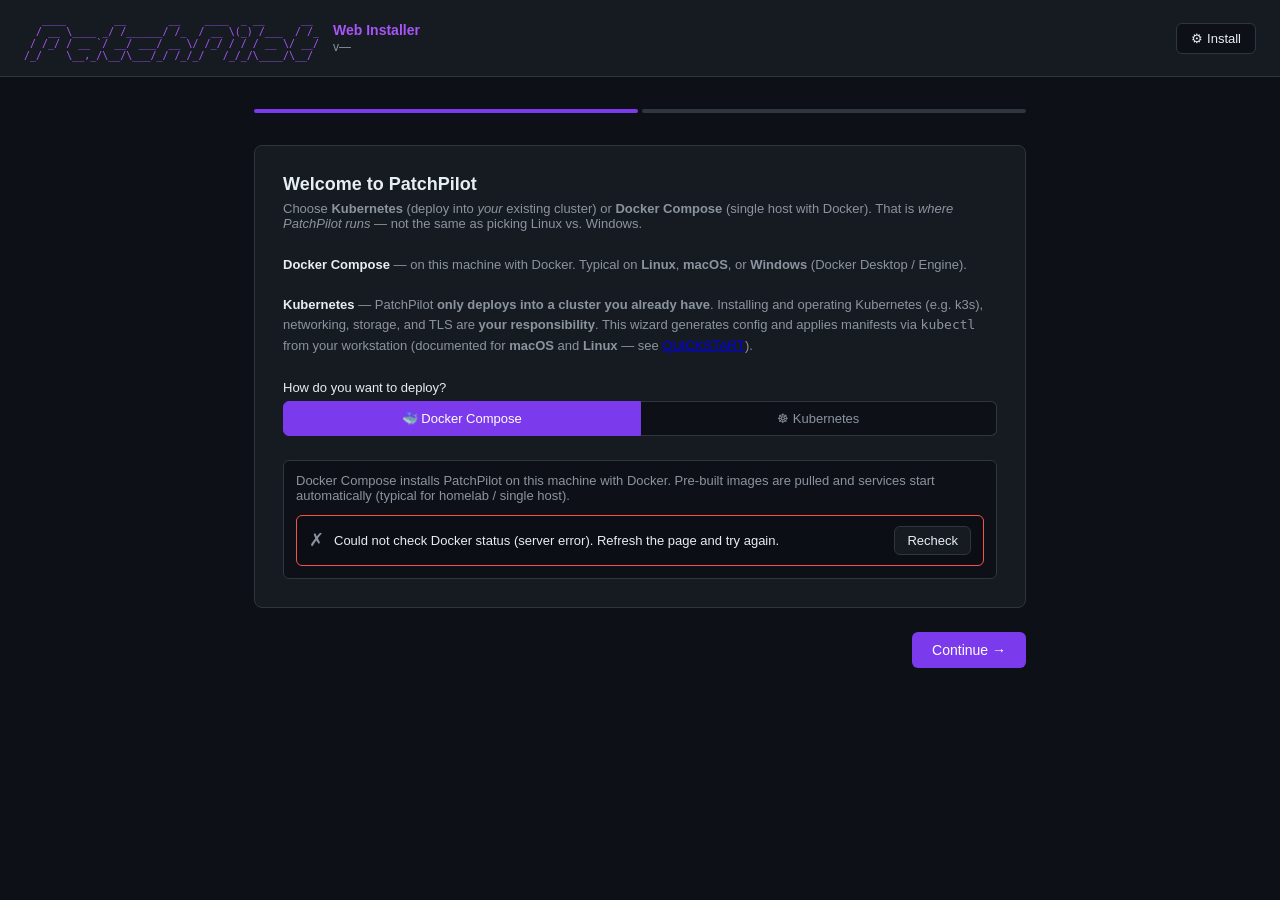
==== commit 156b2878: "v0.17.2-beta: Web installer: live Docker readiness check on welcome page (new /api/docker-status end" ====
--- a/webinstall/static/index.html
+++ b/webinstall/static/index.html
@@ -155,6 +155,12 @@
       </div>
       <div id="docker-note" class="hidden" style="color:var(--muted);font-size:13px;margin-top:12px;padding:12px;background:var(--bg);border-radius:6px;border:1px solid var(--border)">
         Docker Compose installs PatchPilot on this machine with Docker. Pre-built images are pulled and services start automatically (typical for homelab / single host).
+        <div id="docker-status-box" style="margin-top:12px;padding:10px 12px;border-radius:6px;border:1px solid var(--border);display:flex;align-items:center;gap:10px;flex-wrap:wrap;background:rgba(0,0,0,0.15)">
+          <span id="docker-status-icon" style="font-size:18px;flex-shrink:0;line-height:1">⏳</span>
+          <span id="docker-status-text" style="flex:1;min-width:200px;color:var(--text)">Checking Docker on this machine…</span>
+          <a id="docker-install-link" href="https://www.docker.com/products/docker-desktop/" target="_blank" rel="noopener" class="btn btn-secondary hidden" style="text-decoration:none;padding:6px 12px;font-size:13px">Download Docker Desktop</a>
+          <button id="docker-recheck-btn" type="button" onclick="checkDockerStatus()" class="btn btn-secondary hidden" style="padding:6px 12px;font-size:13px">Recheck</button>
+        </div>
       </div>
       <div id="k8s-note" class="hidden" style="color:var(--muted);font-size:13px;margin-top:12px;padding:12px;background:var(--bg);border-radius:6px;border:1px solid var(--border)">
         <strong style="color:var(--text)">Existing cluster required.</strong> PatchPilot does not create or bootstrap Kubernetes for you — only deploys into a cluster that is already installed, reachable from this machine, and configured for <code>kubectl</code>.
@@ -342,6 +348,11 @@
       <h2>Review & Deploy</h2>
       <p class="subtitle">Everything look right? Hit Deploy to start.</p>
       <div id="summary" style="font-size:13px;line-height:1.8"></div>
+      <div id="docker-sudo-field" class="field hidden" style="margin-top:20px">
+        <label>Login password for this Linux server</label>
+        <div class="hint">Docker setup on Linux needs admin access — to install Docker Engine and add your account to the <code>docker</code> group. Enter the same password you use to log in to this machine (the one <code>sudo</code> would ask for at the terminal). It is sent only to this server over your browser connection, used once, and never stored.</div>
+        <input type="password" id="docker_sudo_password" autocomplete="current-password" placeholder="Your login password (leave blank if Docker is already usable here)">
+      </div>
     </div>
     <div class="actions" id="deploy-actions">
       <button class="btn btn-secondary" id="back-btn" onclick="prevPage()">← Back</button>
@@ -541,9 +552,110 @@
 </div><!-- /view-dev -->
 
 <script>
-// ── Server info (developer mode, version) ──────────────────────────────────────
+// ── Server info (developer mode, version, platform) ───────────────────────────
 let DEVELOPER_MODE = false;
 let PP_VERSION = '';
+let SERVER_PLATFORM = '';   // "Linux" | "Darwin" | "Windows"
+let DOCKER_STATUS = null;   // {installed, running, version, platform} or null
+
+// ── Docker readiness check (page-0 mode-selection) ─────────────────────────────
+async function checkDockerStatus() {
+  const box = $('docker-status-box');
+  const icon = $('docker-status-icon');
+  const text = $('docker-status-text');
+  const installBtn = $('docker-install-link');
+  const recheckBtn = $('docker-recheck-btn');
+  if (!box) return;
+
+  // Loading state
+  icon.textContent = '⏳';
+  text.textContent = 'Checking Docker on this machine…';
+  installBtn.classList.add('hidden');
+  recheckBtn.classList.add('hidden');
+  box.style.borderColor = 'var(--border)';
+  box.style.background = 'rgba(0,0,0,0.15)';
+
+  try {
+    const r = await fetch('/api/docker-status');
+    DOCKER_STATUS = await r.json();
+  } catch (e) {
+    DOCKER_STATUS = null;
+    icon.textContent = '✗';
+    text.textContent = 'Could not check Docker status (server error). Refresh the page and try again.';
+    box.style.borderColor = 'var(--red)';
+    recheckBtn.classList.remove('hidden');
+    updateContinueGate();
+    return;
+  }
+
+  const s = DOCKER_STATUS;
+  if (s.installed && s.running) {
+    icon.textContent = '✓';
+    text.innerHTML = '<strong>Docker is ready.</strong> ' + (s.version ? '<span style="color:var(--muted)">' + s.version + '</span>' : '') + ' You can continue.';
+    box.style.borderColor = 'var(--green)';
+    box.style.background = 'rgba(63,185,80,0.10)';
+  } else if (s.installed && !s.running) {
+    icon.textContent = '⚠';
+    if (s.platform === 'Darwin') {
+      text.innerHTML = '<strong>Docker Desktop is installed but not running.</strong> Open the Docker Desktop app from Applications, wait until the whale icon stops animating, then click Recheck.';
+    } else if (s.platform === 'Linux') {
+      text.innerHTML = '<strong>Docker is installed but the daemon is not reachable.</strong> Try <code>sudo systemctl start docker</code>, or make sure your account is in the <code>docker</code> group, then click Recheck.';
+    } else {
+      text.innerHTML = '<strong>Docker is installed but not running.</strong> Start Docker, then click Recheck.';
+    }
+    box.style.borderColor = 'var(--yellow)';
+    box.style.background = 'rgba(210,153,34,0.12)';
+    recheckBtn.classList.remove('hidden');
+  } else {
+    icon.textContent = '✗';
+    if (s.platform === 'Darwin') {
+      text.innerHTML = '<strong>Docker is not installed on this Mac.</strong> Install <strong>Docker Desktop</strong> (the official free Mac app from Docker Inc.) using the button below, run the installer, start Docker Desktop from Applications, then click Recheck here.';
+      installBtn.classList.remove('hidden');
+    } else if (s.platform === 'Linux') {
+      text.innerHTML = '<strong>Docker is not installed.</strong> On Debian/Ubuntu, the PatchPilot installer can install Docker Engine for you when you continue. On other distributions, install Docker first, then click Recheck.';
+    } else {
+      text.innerHTML = '<strong>Docker is not installed.</strong> Install Docker Desktop and start it, then click Recheck.';
+      installBtn.classList.remove('hidden');
+    }
+    box.style.borderColor = 'var(--red)';
+    box.style.background = 'rgba(248,81,73,0.10)';
+    recheckBtn.classList.remove('hidden');
+  }
+
+  updateContinueGate();
+}
+
+// Disable Continue on the welcome page when Docker mode is chosen but Docker
+// isn't ready. Linux is exempt because install.sh can install Docker Engine
+// for the user on Debian/Ubuntu.
+function updateContinueGate() {
+  if (currentPage !== 0) return;
+  const continueBtn = document.querySelector('#page-0 .btn-primary');
+  if (!continueBtn) return;
+
+  const mode = getMode();
+  const s = DOCKER_STATUS;
+
+  if (mode !== 'docker' || !s) {
+    continueBtn.disabled = false;
+    continueBtn.title = '';
+    return;
+  }
+  if (s.platform === 'Linux') {
+    continueBtn.disabled = false;
+    continueBtn.title = '';
+    return;
+  }
+  if (!s.running) {
+    continueBtn.disabled = true;
+    continueBtn.title = s.installed
+      ? 'Start Docker Desktop and click Recheck before continuing'
+      : 'Install Docker Desktop and click Recheck before continuing';
+  } else {
+    continueBtn.disabled = false;
+    continueBtn.title = '';
+  }
+}
 
 async function loadServerInfo() {
   try {
@@ -551,6 +663,7 @@
     const d = await r.json();
     PP_VERSION = d.version || '';
     DEVELOPER_MODE = d.developer || false;
+    SERVER_PLATFORM = d.platform || '';
 
     // Populate version into all UI elements
     if (PP_VERSION) {
@@ -609,9 +722,16 @@
   renderSteps();
   $('docker-note').classList.toggle('hidden', getMode() !== 'docker');
   $('k8s-note').classList.toggle('hidden', getMode() !== 'k3s');
+  if (pages[idx] === 0) updateContinueGate();
   if (pages[idx] === 1) checkCluster();
   if (pages[idx] === 4) loadStorageClasses();
-  if (pages[idx] === 6) buildSummary();
+  if (pages[idx] === 6) {
+    buildSummary();
+    // Only Linux Docker installs need a sudo password — Mac/Windows use Docker
+    // Desktop or Colima which don't require sudo for setup.
+    const needsSudo = (getMode() === 'docker') && (SERVER_PLATFORM === 'Linux');
+    $('docker-sudo-field').classList.toggle('hidden', !needsSudo);
+  }
 }
 
 function nextPage() {
@@ -644,6 +764,7 @@
   $('docker-note').classList.toggle('hidden', getMode() !== 'docker');
   $('k8s-note').classList.toggle('hidden', getMode() !== 'k3s');
   renderSteps();
+  updateContinueGate();
 }));
 document.querySelectorAll('input[name=tls]').forEach(r => r.addEventListener('change', () => {
   $('tls-fields').style.display = getTls() ? '' : 'none';
@@ -750,7 +871,16 @@
 
   $('log-panel').classList.remove('hidden');
   $('log-panel').scrollIntoView({behavior:'smooth'});
-  streamOutput('/api/install-stream?mode=' + mode, 'install');
+  const sudoPw = (mode === 'docker') ? ($('docker_sudo_password')?.value || '') : '';
+  streamInstallPost({ mode, sudo_password: sudoPw });
+  if (mode === 'docker' && $('docker_sudo_password')) $('docker_sudo_password').value = '';
+}
+
+/** Docker dashboard URL: same host you used to open this wizard (e.g. 10.0.1.111:9090 → :8080). */
+function dockerDashboardUrl() {
+  const h = window.location.hostname;
+  if (h && h !== 'localhost' && h !== '127.0.0.1') return `http://${h}:8080`;
+  return 'http://localhost:8080';
 }
 
 // ── Streaming output (shared for install + uninstall) ──────────────────────────
@@ -768,6 +898,100 @@
   outputEl.scrollTop = outputEl.scrollHeight;
 }
 
+/** POST /api/install-stream (JSON body) — supports sudo_password for Linux Docker. */
+async function streamInstallPost(body) {
+  const logEl = $('log-output');
+  const statusEl = $('log-status');
+  let r;
+  try {
+    r = await fetch('/api/install-stream', {
+      method: 'POST',
+      headers: { 'Content-Type': 'application/json', 'Accept': 'text/event-stream' },
+      body: JSON.stringify(body),
+    });
+  } catch (e) {
+    addLogLine(logEl, '✗ ' + e.message);
+    statusEl.className = 'badge badge-red'; statusEl.textContent = '✗ Failed';
+    $('fail-section').classList.remove('hidden');
+    $('deploy-btn').disabled = false; $('back-btn').disabled = false;
+    return;
+  }
+  if (!r.ok) {
+    const t = await r.text();
+    addLogLine(logEl, '✗ ' + (t || r.statusText));
+    statusEl.className = 'badge badge-red'; statusEl.textContent = '✗ Failed';
+    $('fail-section').classList.remove('hidden');
+    $('deploy-btn').disabled = false; $('back-btn').disabled = false;
+    return;
+  }
+  const reader = r.body.getReader();
+  const dec = new TextDecoder();
+  let buf = '';
+  let stop = false;
+  try {
+    while (!stop) {
+      const { done, value } = await reader.read();
+      if (done) break;
+      buf += dec.decode(value, { stream: true });
+      for (;;) {
+        const sep = buf.indexOf('\n\n');
+        if (sep < 0) break;
+        const chunk = buf.slice(0, sep);
+        buf = buf.slice(sep + 2);
+        for (const line of chunk.split('\n')) {
+          if (!line.startsWith('data: ')) continue;
+          let raw;
+          try { raw = JSON.parse(line.slice(6)); } catch (_) { continue; }
+          stop = dispatchInstallStreamLine(raw, logEl, statusEl);
+          if (stop) { await reader.cancel().catch(() => {}); break; }
+        }
+        if (stop) break;
+      }
+    }
+  } catch (e) {
+    addLogLine(logEl, '✗ ' + e.message);
+    statusEl.className = 'badge badge-red'; statusEl.textContent = '✗ Error';
+    $('fail-section').classList.remove('hidden');
+  }
+}
+
+/** Returns true when the install stream should stop. */
+function dispatchInstallStreamLine(raw, logEl, statusEl) {
+  if (raw.startsWith('__CREDENTIALS__')) return false;
+  if (raw.startsWith('__PAUSE_CLEANUP__')) {
+    const cmd = raw.slice('__PAUSE_CLEANUP__'.length).trim();
+    $('cleanup-cmd').textContent = cmd;
+    $('pause-card').classList.add('visible');
+    $('pause-card').scrollIntoView({behavior:'smooth'});
+    addLogLine(logEl, '! ⏸  Installer paused — complete cleanup in the card above, then click Continue');
+    return false;
+  }
+  if (raw.startsWith('__NOTE_CLEANUP__')) return false;
+  if (raw.startsWith('__EXIT__')) {
+    const code = parseInt(raw.replace('__EXIT__', ''), 10);
+    if (code === 0) {
+      statusEl.className = 'badge badge-green'; statusEl.textContent = '✓ Complete';
+      $('success-section').classList.remove('hidden');
+      const url = getMode() === 'docker' ? dockerDashboardUrl()
+        : (getTls() ? `https://${$('hostname').value}` : `http://${$('hostname').value}`);
+      $('success-url').textContent = url; $('success-url').href = url;
+      setTimeout(() => { window.open(url, '_blank'); }, 2000);
+    } else {
+      statusEl.className = 'badge badge-red'; statusEl.textContent = '✗ Failed';
+      $('fail-section').classList.remove('hidden');
+    }
+    return true;
+  }
+  if (raw.startsWith('__ERROR__')) {
+    addLogLine(logEl, '✗ ' + raw.slice('__ERROR__'.length));
+    statusEl.className = 'badge badge-red'; statusEl.textContent = '✗ Error';
+    $('fail-section').classList.remove('hidden');
+    return true;
+  }
+  addLogLine(logEl, raw);
+  return false;
+}
+
 function streamOutput(url, context) {
   const isInstall = context === 'install';
   const logEl    = $(isInstall ? 'log-output' : 'uninstall-log-output');
@@ -804,7 +1028,7 @@
         if (code === 0) {
           statusEl.className = 'badge badge-green'; statusEl.textContent = '✓ Complete';
           $('success-section').classList.remove('hidden');
-          const url = getMode() === 'docker' ? 'http://localhost:8080'
+          const url = getMode() === 'docker' ? dockerDashboardUrl()
             : (getTls() ? `https://${$('hostname').value}` : `http://${$('hostname').value}`);
           $('success-url').textContent = url; $('success-url').href = url;
           // Auto-open the deployed URL after a brief pause so the user can
@@ -980,7 +1204,12 @@
 }
 
 // ── Boot ───────────────────────────────────────────────────────────────────────
-loadServerInfo().then(() => showPage(0));
+loadServerInfo().then(() => {
+  showPage(0);
+  // Kick off the Docker check after the welcome page is mounted so the status
+  // panel inside #docker-note is in the DOM.
+  checkDockerStatus();
+});
 </script>
 </body>
 </html>
